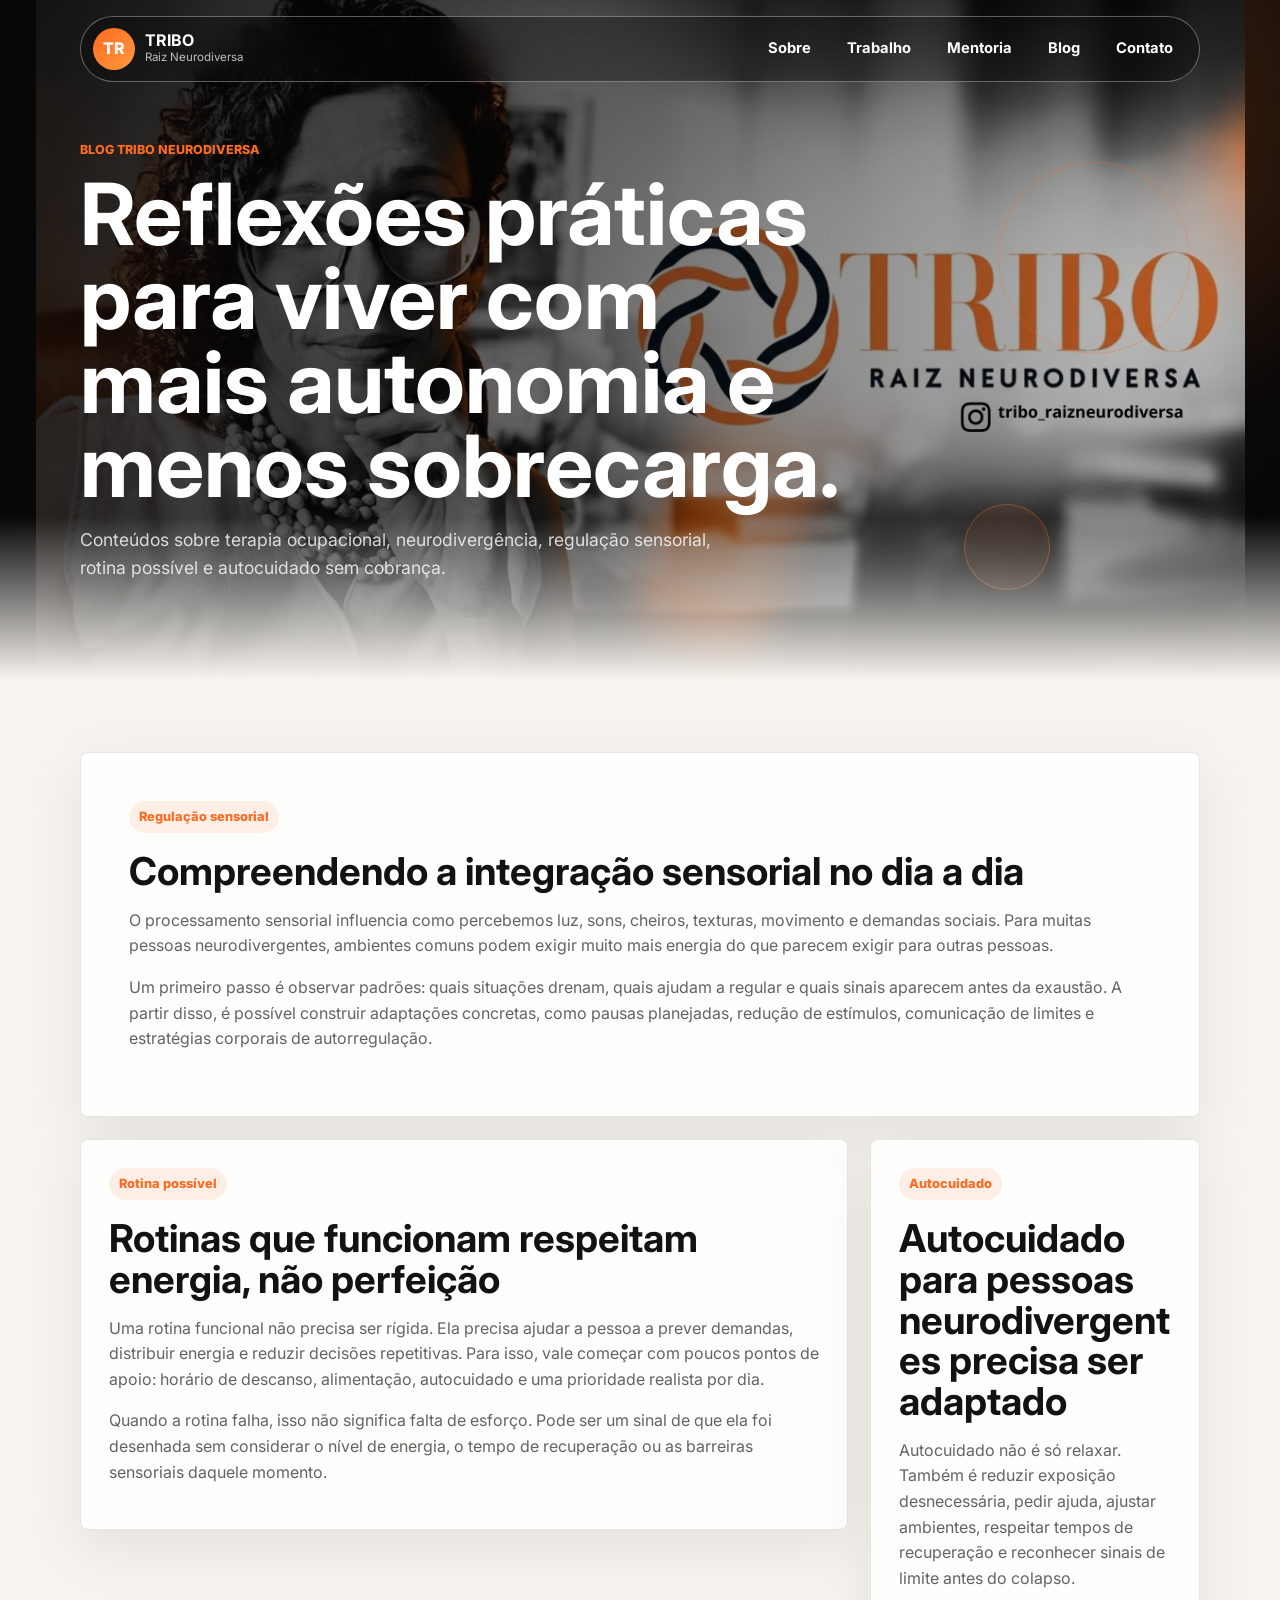
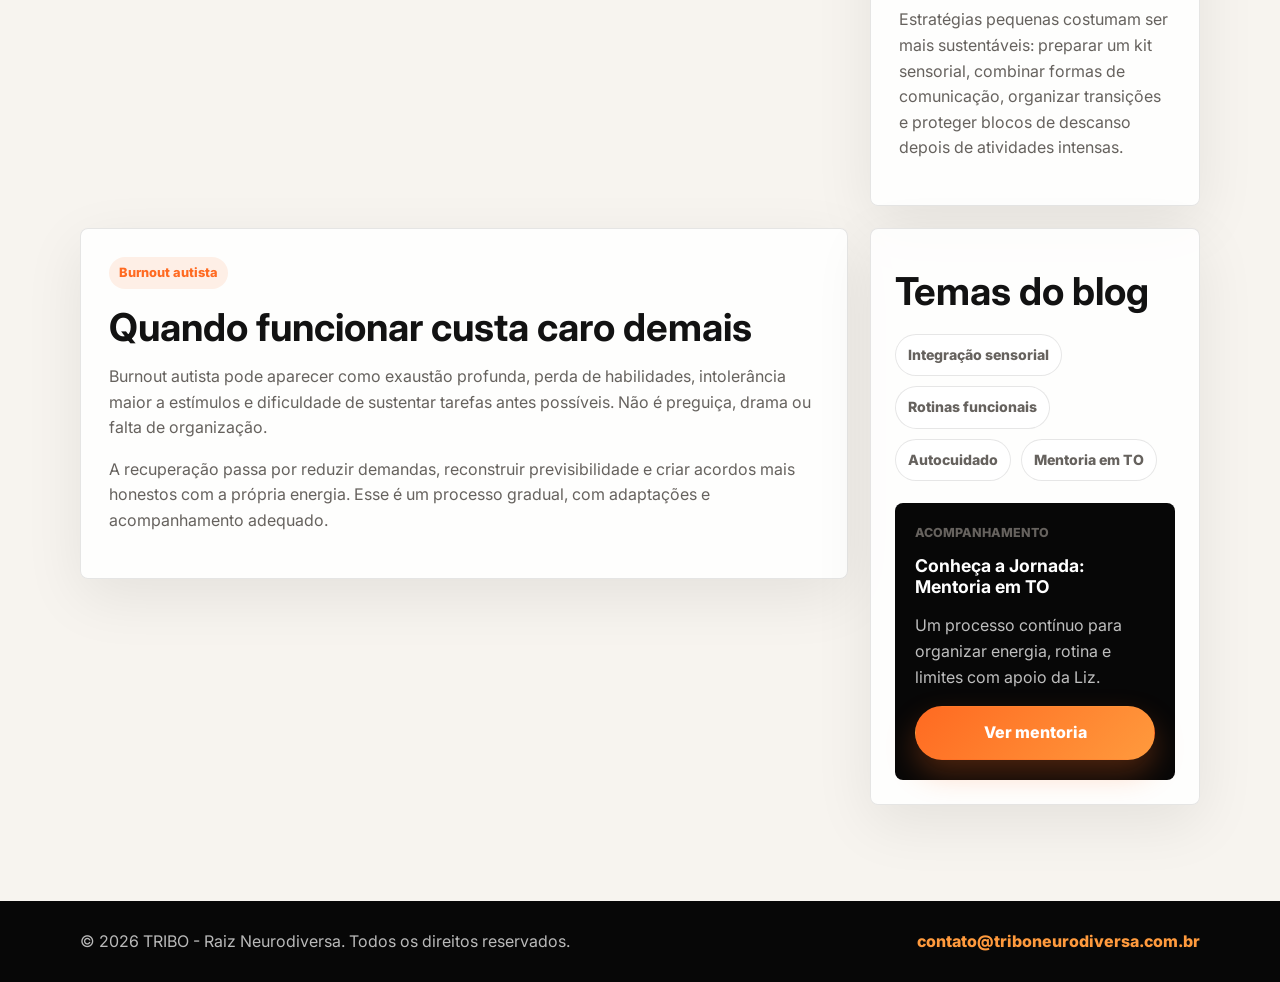
==== blog.html @ 5f209d68 "Add TRIBO portfolio site" ====
<!DOCTYPE html>
<html lang="pt-BR">
  <head>
    <meta charset="UTF-8" />
    <meta name="viewport" content="width=device-width, initial-scale=1.0" />
    <meta
      name="description"
      content="Blog TRIBO Raiz Neurodiversa com artigos sobre terapia ocupacional, neurodivergência, rotina, autocuidado e regulação sensorial."
    />
    <title>Blog | TRIBO Raiz Neurodiversa</title>
    <link rel="preconnect" href="https://fonts.googleapis.com" />
    <link rel="preconnect" href="https://fonts.gstatic.com" crossorigin />
    <link
      href="https://fonts.googleapis.com/css2?family=Inter:wght@400;500;600;700;800&display=swap"
      rel="stylesheet"
    />
    <link rel="stylesheet" href="styles.css" />
  </head>
  <body>
    <header class="site-header" data-header>
      <a class="brand" href="index.html#inicio" aria-label="TRIBO Raiz Neurodiversa">
        <span class="brand-mark">TR</span>
        <span>
          <strong>TRIBO</strong>
          <small>Raiz Neurodiversa</small>
        </span>
      </a>

      <button class="menu-toggle" type="button" aria-label="Abrir menu" aria-expanded="false" data-menu-toggle>
        <span></span>
        <span></span>
      </button>

      <nav class="main-nav" data-nav>
        <a href="index.html#sobre">Sobre</a>
        <a href="index.html#trabalho">Trabalho</a>
        <a href="index.html#mentoria">Mentoria</a>
        <a href="blog.html">Blog</a>
        <a href="index.html#contato">Contato</a>
      </nav>
    </header>

    <main>
      <section class="blog-hero">
        <div class="blog-hero-bg" aria-hidden="true"></div>
        <div class="blog-hero-content reveal">
          <p class="eyebrow">Blog TRIBO Neurodiversa</p>
          <h1>Reflexões práticas para viver com mais autonomia e menos sobrecarga.</h1>
          <p>
            Conteúdos sobre terapia ocupacional, neurodivergência, regulação sensorial,
            rotina possível e autocuidado sem cobrança.
          </p>
        </div>
      </section>

      <section class="section blog-page">
        <article class="featured-article reveal" id="integracao-sensorial">
          <span class="tag">Regulação sensorial</span>
          <h2>Compreendendo a integração sensorial no dia a dia</h2>
          <p>
            O processamento sensorial influencia como percebemos luz, sons, cheiros, texturas,
            movimento e demandas sociais. Para muitas pessoas neurodivergentes, ambientes comuns
            podem exigir muito mais energia do que parecem exigir para outras pessoas.
          </p>
          <p>
            Um primeiro passo é observar padrões: quais situações drenam, quais ajudam a regular
            e quais sinais aparecem antes da exaustão. A partir disso, é possível construir
            adaptações concretas, como pausas planejadas, redução de estímulos, comunicação de
            limites e estratégias corporais de autorregulação.
          </p>
        </article>

        <div class="blog-page-grid">
          <article class="article-card reveal" id="rotinas">
            <span class="tag">Rotina possível</span>
            <h2>Rotinas que funcionam respeitam energia, não perfeição</h2>
            <p>
              Uma rotina funcional não precisa ser rígida. Ela precisa ajudar a pessoa a prever
              demandas, distribuir energia e reduzir decisões repetitivas. Para isso, vale começar
              com poucos pontos de apoio: horário de descanso, alimentação, autocuidado e uma
              prioridade realista por dia.
            </p>
            <p>
              Quando a rotina falha, isso não significa falta de esforço. Pode ser um sinal de que
              ela foi desenhada sem considerar o nível de energia, o tempo de recuperação ou as
              barreiras sensoriais daquele momento.
            </p>
          </article>

          <article class="article-card reveal" id="autocuidado" style="--delay: 90ms">
            <span class="tag">Autocuidado</span>
            <h2>Autocuidado para pessoas neurodivergentes precisa ser adaptado</h2>
            <p>
              Autocuidado não é só relaxar. Também é reduzir exposição desnecessária, pedir ajuda,
              ajustar ambientes, respeitar tempos de recuperação e reconhecer sinais de limite
              antes do colapso.
            </p>
            <p>
              Estratégias pequenas costumam ser mais sustentáveis: preparar um kit sensorial,
              combinar formas de comunicação, organizar transições e proteger blocos de descanso
              depois de atividades intensas.
            </p>
          </article>

          <article class="article-card reveal" style="--delay: 180ms">
            <span class="tag">Burnout autista</span>
            <h2>Quando funcionar custa caro demais</h2>
            <p>
              Burnout autista pode aparecer como exaustão profunda, perda de habilidades,
              intolerância maior a estímulos e dificuldade de sustentar tarefas antes possíveis.
              Não é preguiça, drama ou falta de organização.
            </p>
            <p>
              A recuperação passa por reduzir demandas, reconstruir previsibilidade e criar
              acordos mais honestos com a própria energia. Esse é um processo gradual, com
              adaptações e acompanhamento adequado.
            </p>
          </article>

          <aside class="blog-sidebar reveal" style="--delay: 220ms">
            <h2>Temas do blog</h2>
            <div class="category-list">
              <a href="#integracao-sensorial">Integração sensorial</a>
              <a href="#rotinas">Rotinas funcionais</a>
              <a href="#autocuidado">Autocuidado</a>
              <a href="index.html#mentoria">Mentoria em TO</a>
            </div>
            <div class="sidebar-cta">
              <p class="eyebrow">Acompanhamento</p>
              <h3>Conheça a Jornada: Mentoria em TO</h3>
              <p>Um processo contínuo para organizar energia, rotina e limites com apoio da Liz.</p>
              <a class="btn primary" href="https://lp-jornada-mentoria-to-psi.vercel.app/" target="_blank" rel="noreferrer">
                Ver mentoria
              </a>
            </div>
          </aside>
        </div>
      </section>
    </main>

    <footer class="footer">
      <p>© 2026 TRIBO - Raiz Neurodiversa. Todos os direitos reservados.</p>
      <a href="mailto:contato@triboneurodiversa.com.br">contato@triboneurodiversa.com.br</a>
    </footer>

    <script src="script.js"></script>
  </body>
</html>
---- styles.css ----
:root {
  --black: #070707;
  --ink: #121212;
  --muted: #66625e;
  --line: rgba(18, 18, 18, 0.1);
  --paper: #f7f4ef;
  --white: #ffffff;
  --orange: #ff6a21;
  --orange-2: #ff9a3d;
  --shadow: 0 24px 70px rgba(7, 7, 7, 0.13);
  --radius: 8px;
  --container: min(1120px, calc(100% - 40px));
}

* {
  box-sizing: border-box;
}

html {
  scroll-behavior: smooth;
}

body {
  margin: 0;
  color: var(--ink);
  background: var(--paper);
  font-family: Inter, Arial, sans-serif;
  line-height: 1.6;
}

a {
  color: inherit;
  text-decoration: none;
}

button,
input,
select,
textarea {
  font: inherit;
}

.site-header {
  position: fixed;
  inset: 16px 0 auto;
  z-index: 30;
  width: var(--container);
  margin: 0 auto;
  display: flex;
  align-items: center;
  justify-content: space-between;
  padding: 10px 12px;
  border: 1px solid rgba(255, 255, 255, 0.34);
  border-radius: 999px;
  color: var(--white);
  background: rgba(7, 7, 7, 0.34);
  backdrop-filter: blur(18px);
  transition: background 0.25s ease, color 0.25s ease, box-shadow 0.25s ease;
}

.site-header.scrolled {
  color: var(--ink);
  background: rgba(255, 255, 255, 0.84);
  box-shadow: 0 14px 35px rgba(0, 0, 0, 0.08);
}

.brand {
  display: inline-flex;
  align-items: center;
  gap: 10px;
  min-width: 0;
}

.brand-mark {
  display: grid;
  place-items: center;
  width: 42px;
  height: 42px;
  border-radius: 50%;
  color: var(--white);
  background: linear-gradient(135deg, var(--orange), var(--orange-2));
  font-weight: 800;
}

.brand strong,
.brand small {
  display: block;
}

.brand strong {
  line-height: 1;
}

.brand small {
  color: currentColor;
  font-size: 0.72rem;
  opacity: 0.72;
}

.main-nav {
  display: flex;
  align-items: center;
  gap: 8px;
}

.main-nav a {
  padding: 10px 14px;
  border-radius: 999px;
  font-size: 0.92rem;
  font-weight: 700;
  transition: background 0.2s ease, transform 0.2s ease;
}

.main-nav a:hover {
  background: rgba(255, 106, 33, 0.15);
  transform: translateY(-1px);
}

.menu-toggle {
  display: none;
  width: 42px;
  height: 42px;
  border: 0;
  border-radius: 50%;
  color: inherit;
  background: rgba(255, 255, 255, 0.16);
}

.menu-toggle span {
  display: block;
  width: 18px;
  height: 2px;
  margin: 5px auto;
  background: currentColor;
}

.hero {
  position: relative;
  min-height: 86vh;
  display: grid;
  align-items: end;
  padding: 140px 0 70px;
  overflow: hidden;
  color: var(--white);
  background: var(--black);
}

.hero-bg {
  position: absolute;
  inset: 0;
  background:
    linear-gradient(90deg, rgba(7, 7, 7, 0.88) 0%, rgba(7, 7, 7, 0.56) 38%, rgba(7, 7, 7, 0.08) 100%),
    url("banner.png") center top / contain no-repeat,
    radial-gradient(circle at 90% 18%, rgba(255, 106, 33, 0.32), transparent 24%),
    linear-gradient(135deg, #050505 0%, #17110d 48%, #050505 100%);
  background-color: var(--black);
  transform: scale(1);
  animation: slowZoom 16s ease-in-out infinite alternate;
}

.hero-bg::before,
.hero-bg::after {
  content: "";
  position: absolute;
  border: 1px solid rgba(255, 106, 33, 0.32);
  border-radius: 50%;
  pointer-events: none;
}

.hero-bg::before {
  right: 6vw;
  top: 18vh;
  width: 230px;
  height: 230px;
}

.hero-bg::after {
  right: 13vw;
  bottom: 16vh;
  width: 110px;
  height: 110px;
  background: rgba(255, 106, 33, 0.08);
}

.hero::after {
  content: "";
  position: absolute;
  inset: auto 0 0;
  height: 30%;
  background: linear-gradient(0deg, var(--paper), rgba(247, 244, 239, 0));
}

.hero-content,
.hero-card {
  position: relative;
  z-index: 1;
  width: var(--container);
  margin: 0 auto;
}

.hero-content {
  max-width: 680px;
  margin-left: max(20px, calc((100% - 1120px) / 2));
}

.eyebrow {
  margin: 0 0 12px;
  color: var(--orange);
  font-size: 0.78rem;
  font-weight: 800;
  letter-spacing: 0;
  text-transform: uppercase;
}

h1,
h2,
h3,
p {
  overflow-wrap: break-word;
}

h1,
h2 {
  margin: 0;
  line-height: 0.98;
  letter-spacing: 0;
  hyphens: none;
}

h1 {
  max-width: 760px;
  font-size: clamp(2.8rem, 6.7vw, 5.85rem);
}

h2 {
  font-size: clamp(2.1rem, 4.8vw, 4.4rem);
}

h3 {
  margin: 0;
  font-size: 1.1rem;
  line-height: 1.2;
}

.hero-content > p:not(.eyebrow) {
  max-width: 620px;
  margin: 20px 0 0;
  color: rgba(255, 255, 255, 0.82);
  font-size: 1.08rem;
}

.hero-actions {
  display: flex;
  flex-wrap: wrap;
  gap: 12px;
  margin-top: 8px;
}

.hero-actions .btn {
  min-height: 44px;
  padding: 11px 18px;
  font-size: 0.92rem;
}

.btn {
  display: inline-flex;
  align-items: center;
  justify-content: center;
  min-height: 48px;
  padding: 13px 20px;
  border: 1px solid transparent;
  border-radius: 999px;
  cursor: pointer;
  font-weight: 800;
  transition: transform 0.2s ease, box-shadow 0.2s ease, background 0.2s ease;
}

.btn:hover {
  transform: translateY(-2px);
}

.btn.primary {
  color: var(--white);
  background: linear-gradient(135deg, var(--orange), var(--orange-2));
  box-shadow: 0 14px 30px rgba(255, 106, 33, 0.28);
}

.btn.ghost {
  color: var(--white);
  border-color: rgba(255, 255, 255, 0.32);
  background: rgba(255, 255, 255, 0.08);
}

.btn.light {
  color: var(--ink);
  border-color: var(--line);
  background: var(--white);
}

.hero-card {
  max-width: 720px;
  margin-top: 76px;
  margin-right: auto;
  margin-left: auto;
  display: grid;
  grid-template-columns: minmax(0, 1fr) minmax(220px, 0.72fr);
  gap: 24px;
  align-items: center;
  padding: 26px;
  border: 1px solid rgba(255, 255, 255, 0.28);
  border-radius: var(--radius);
  background: rgba(7, 7, 7, 0.46);
  backdrop-filter: blur(16px);
  box-shadow: var(--shadow);
}

.hero-card span {
  color: var(--orange-2);
  font-weight: 800;
}

.hero-card strong {
  display: block;
  margin: 4px 0 8px;
  font-size: 1.35rem;
}

.hero-card p {
  margin: 0;
  color: rgba(255, 255, 255, 0.76);
}

.hero-card ul {
  display: grid;
  gap: 10px;
  margin: 0;
  padding: 0;
  list-style: none;
}

.hero-card li {
  position: relative;
  padding-left: 18px;
  color: rgba(255, 255, 255, 0.82);
  font-size: 0.94rem;
  font-weight: 700;
}

.hero-card li::before {
  content: "";
  position: absolute;
  left: 0;
  top: 0.68em;
  width: 7px;
  height: 7px;
  border-radius: 50%;
  background: var(--orange);
}

.section {
  width: var(--container);
  margin: 0 auto;
  padding: 96px 0;
}

.section-heading {
  max-width: 840px;
  margin-bottom: 36px;
}

.intro-grid {
  display: grid;
  grid-template-columns: minmax(0, 0.86fr) minmax(320px, 1fr);
  gap: 42px;
  align-items: start;
}

.intro-copy {
  padding-top: 8px;
  color: var(--muted);
  font-size: 1.08rem;
}

.intro-copy p:first-child {
  margin-top: 0;
}

.principles,
.work-grid,
.ebook-grid {
  display: grid;
  gap: 18px;
}

.principles {
  grid-template-columns: repeat(3, minmax(0, 1fr));
}

.floating-card,
.service-card,
.ebook-card,
.post,
.contact-panel {
  border: 1px solid var(--line);
  border-radius: var(--radius);
  background: rgba(255, 255, 255, 0.78);
  box-shadow: 0 18px 60px rgba(7, 7, 7, 0.08);
}

.floating-card {
  min-height: 260px;
  padding: 22px;
  transition: transform 0.25s ease, box-shadow 0.25s ease;
}

.floating-card:nth-child(2) {
  transform: translateY(28px);
}

.floating-card:nth-child(3) {
  transform: translateY(56px);
}

.floating-card:hover,
.service-card:hover,
.ebook-card:hover {
  transform: translateY(-8px);
  box-shadow: 0 30px 80px rgba(7, 7, 7, 0.14);
}

.floating-card:nth-child(2):hover,
.floating-card:nth-child(3):hover {
  transform: translateY(18px);
}

.icon,
.tag {
  display: inline-flex;
  align-items: center;
  min-height: 32px;
  padding: 6px 10px;
  border-radius: 999px;
  color: var(--orange);
  background: rgba(255, 106, 33, 0.1);
  font-size: 0.8rem;
  font-weight: 800;
}

.floating-card h3,
.service-card h3,
.ebook-card h3 {
  margin-top: 24px;
}

.floating-card p,
.service-card p,
.ebook-card p,
.post p {
  color: var(--muted);
}

.work {
  width: 100%;
  padding-right: max(20px, calc((100% - 1120px) / 2));
  padding-left: max(20px, calc((100% - 1120px) / 2));
  background: var(--black);
  color: var(--white);
}

.work .section-heading {
  color: var(--white);
}

.work-grid {
  grid-template-columns: repeat(3, minmax(0, 1fr));
}

.service-card {
  min-height: 310px;
  padding: 28px;
  color: var(--white);
  background: linear-gradient(180deg, rgba(255, 255, 255, 0.1), rgba(255, 255, 255, 0.04));
  border-color: rgba(255, 255, 255, 0.12);
}

.service-card p {
  color: rgba(255, 255, 255, 0.68);
}

.service-icon {
  display: grid;
  place-items: center;
  width: 54px;
  height: 54px;
  border-radius: 50%;
  color: var(--white);
  background: linear-gradient(135deg, var(--orange), var(--orange-2));
}

.service-icon svg,
.socials svg {
  width: 24px;
  height: 24px;
  fill: currentColor;
}

.mentorship {
  width: 100%;
  padding-right: max(20px, calc((100% - 1120px) / 2));
  padding-left: max(20px, calc((100% - 1120px) / 2));
  background:
    radial-gradient(circle at 88% 10%, rgba(255, 106, 33, 0.18), transparent 28%),
    linear-gradient(180deg, var(--paper), #ffffff);
}

.mentorship-panel {
  display: grid;
  grid-template-columns: minmax(0, 0.95fr) minmax(320px, 1.05fr);
  gap: 42px;
  align-items: center;
  padding: clamp(24px, 5vw, 54px);
  border: 1px solid var(--line);
  border-radius: var(--radius);
  background:
    linear-gradient(135deg, rgba(255, 255, 255, 0.96), rgba(255, 255, 255, 0.74)),
    linear-gradient(135deg, rgba(255, 106, 33, 0.14), rgba(255, 154, 61, 0));
  box-shadow: var(--shadow);
}

.mentorship-copy p:not(.eyebrow) {
  max-width: 620px;
  color: var(--muted);
  font-size: 1.06rem;
}

.mentorship-copy h2 {
  font-size: clamp(2.15rem, 4.6vw, 4.25rem);
  line-height: 1;
}

.mentorship-actions {
  display: flex;
  flex-wrap: wrap;
  gap: 12px;
  margin-top: 28px;
}

.mentorship-card-stack {
  display: grid;
  gap: 16px;
}

.mentorship-card {
  display: grid;
  grid-template-columns: 54px 1fr;
  gap: 14px 18px;
  align-items: start;
  padding: 22px;
  border: 1px solid var(--line);
  border-radius: var(--radius);
  background: rgba(255, 255, 255, 0.88);
  box-shadow: 0 16px 42px rgba(7, 7, 7, 0.08);
  transition: transform 0.24s ease, box-shadow 0.24s ease;
}

.mentorship-card:nth-child(2) {
  transform: translateX(-18px);
}

.mentorship-card:hover {
  transform: translateY(-5px);
  box-shadow: 0 24px 60px rgba(7, 7, 7, 0.13);
}

.mentorship-card:nth-child(2):hover {
  transform: translateX(-18px) translateY(-5px);
}

.mentorship-card span {
  display: grid;
  place-items: center;
  width: 46px;
  height: 46px;
  border-radius: 50%;
  color: var(--white);
  background: linear-gradient(135deg, var(--orange), var(--orange-2));
  font-weight: 800;
}

.mentorship-card h3 {
  margin-top: 2px;
}

.mentorship-card p {
  grid-column: 2;
  margin: -8px 0 0;
  color: var(--muted);
}

.ebook-grid {
  grid-template-columns: repeat(3, minmax(0, 1fr));
}

.ebook-card {
  position: relative;
  min-height: 360px;
  padding: 28px;
  overflow: hidden;
}

.ebook-card::before {
  content: "";
  position: absolute;
  inset: auto -30px -60px auto;
  width: 150px;
  height: 150px;
  border-radius: 50%;
  background: linear-gradient(135deg, rgba(255, 106, 33, 0.24), rgba(255, 154, 61, 0));
}

.ebook-card a {
  position: absolute;
  inset: auto 28px 28px;
  color: var(--orange);
  font-weight: 800;
}

.blog {
  padding-top: 56px;
}

.blog-list {
  display: grid;
  gap: 14px;
}

.post {
  display: grid;
  grid-template-columns: 70px 1fr;
  gap: 22px;
  align-items: center;
  padding: 24px;
  transition: transform 0.22s ease, box-shadow 0.22s ease;
}

.post:hover {
  transform: translateY(-4px);
  box-shadow: 0 24px 64px rgba(7, 7, 7, 0.12);
}

.post span {
  color: var(--orange);
  font-size: 2.1rem;
  font-weight: 800;
}

.post p {
  margin-bottom: 0;
}

.blog-cta {
  margin-top: 24px;
}

.blog-hero {
  position: relative;
  min-height: 62vh;
  display: grid;
  align-items: end;
  padding: 140px max(20px, calc((100% - 1120px) / 2)) 80px;
  overflow: hidden;
  color: var(--white);
  background: var(--black);
}

.blog-hero-bg {
  position: absolute;
  inset: 0;
  background:
    linear-gradient(90deg, rgba(7, 7, 7, 0.88) 0%, rgba(7, 7, 7, 0.56) 48%, rgba(7, 7, 7, 0.22) 100%),
    url("banner.png") center top / contain no-repeat,
    radial-gradient(circle at 88% 20%, rgba(255, 106, 33, 0.28), transparent 24%),
    linear-gradient(135deg, #050505 0%, #17110d 48%, #050505 100%);
  background-color: var(--black);
  transform: scale(1);
}

.blog-hero-bg::before,
.blog-hero-bg::after {
  content: "";
  position: absolute;
  border: 1px solid rgba(255, 106, 33, 0.32);
  border-radius: 50%;
  pointer-events: none;
}

.blog-hero-bg::before {
  right: 7vw;
  top: 18vh;
  width: 190px;
  height: 190px;
}

.blog-hero-bg::after {
  right: 18vw;
  bottom: 10vh;
  width: 84px;
  height: 84px;
  background: rgba(255, 106, 33, 0.08);
}

.blog-hero::after {
  content: "";
  position: absolute;
  inset: auto 0 0;
  height: 24%;
  background: linear-gradient(0deg, var(--paper), rgba(247, 244, 239, 0));
}

.blog-hero-content {
  position: relative;
  z-index: 1;
  max-width: 860px;
}

.blog-hero-content p:not(.eyebrow) {
  max-width: 680px;
  color: rgba(255, 255, 255, 0.8);
  font-size: 1.1rem;
}

.blog-page {
  padding-top: 72px;
}

.featured-article,
.article-card,
.blog-sidebar {
  border: 1px solid var(--line);
  border-radius: var(--radius);
  background: rgba(255, 255, 255, 0.86);
  box-shadow: 0 18px 60px rgba(7, 7, 7, 0.08);
}

.featured-article {
  margin-bottom: 22px;
  padding: clamp(24px, 5vw, 48px);
}

.featured-article h2,
.article-card h2,
.blog-sidebar h2 {
  margin-top: 18px;
  font-size: clamp(1.75rem, 3vw, 3rem);
  line-height: 1.06;
}

.featured-article p,
.article-card p,
.blog-sidebar p {
  color: var(--muted);
}

.blog-page-grid {
  display: grid;
  grid-template-columns: minmax(0, 1fr) 330px;
  gap: 22px;
  align-items: start;
}

.article-card {
  padding: 28px;
}

.blog-sidebar {
  position: sticky;
  top: 104px;
  display: grid;
  gap: 22px;
  padding: 24px;
}

.category-list {
  display: flex;
  flex-wrap: wrap;
  gap: 10px;
}

.category-list a {
  padding: 9px 12px;
  border: 1px solid var(--line);
  border-radius: 999px;
  color: var(--muted);
  background: var(--white);
  font-size: 0.88rem;
  font-weight: 800;
  transition: color 0.2s ease, border-color 0.2s ease, transform 0.2s ease;
}

.category-list a:hover {
  color: var(--orange);
  border-color: rgba(255, 106, 33, 0.45);
  transform: translateY(-2px);
}

.sidebar-cta {
  padding: 20px;
  border-radius: var(--radius);
  color: var(--white);
  background: var(--black);
}

.sidebar-cta h3 {
  margin-top: 0;
}

.sidebar-cta p:not(.eyebrow) {
  color: rgba(255, 255, 255, 0.74);
}

.sidebar-cta .btn {
  width: 100%;
}

.contact {
  width: 100%;
  padding-right: max(20px, calc((100% - 1120px) / 2));
  padding-left: max(20px, calc((100% - 1120px) / 2));
}

.contact-panel {
  display: grid;
  grid-template-columns: minmax(0, 0.82fr) minmax(320px, 1fr);
  gap: 40px;
  padding: clamp(24px, 5vw, 54px);
  background:
    linear-gradient(135deg, rgba(255, 255, 255, 0.93), rgba(255, 255, 255, 0.72)),
    radial-gradient(circle at top right, rgba(255, 106, 33, 0.22), transparent 34%);
}

.contact-panel > div > p:not(.eyebrow) {
  color: var(--muted);
}

.contact-panel h2 {
  font-size: clamp(2rem, 4.2vw, 3.7rem);
  line-height: 1.04;
}

.socials {
  display: flex;
  gap: 12px;
  margin-top: 26px;
}

.socials a {
  display: grid;
  place-items: center;
  width: 48px;
  height: 48px;
  border: 1px solid var(--line);
  border-radius: 50%;
  color: var(--ink);
  background: var(--white);
  transition: transform 0.2s ease, color 0.2s ease;
}

.socials a:hover {
  color: var(--orange);
  transform: translateY(-3px);
}

.contact-form {
  display: grid;
  gap: 14px;
}

.contact-form label {
  display: grid;
  gap: 7px;
  color: var(--muted);
  font-size: 0.86rem;
  font-weight: 800;
}

.contact-form input,
.contact-form select,
.contact-form textarea {
  width: 100%;
  border: 1px solid var(--line);
  border-radius: var(--radius);
  padding: 14px 14px;
  color: var(--ink);
  background: rgba(255, 255, 255, 0.92);
  outline: 0;
  transition: border 0.2s ease, box-shadow 0.2s ease;
}

.contact-form input:focus,
.contact-form select:focus,
.contact-form textarea:focus {
  border-color: rgba(255, 106, 33, 0.55);
  box-shadow: 0 0 0 4px rgba(255, 106, 33, 0.12);
}

.contact-form textarea {
  resize: vertical;
}

.contact-form .btn {
  border: 0;
}

.form-note {
  min-height: 22px;
  margin: 0;
  color: var(--muted);
  font-size: 0.9rem;
}

.footer {
  display: flex;
  flex-wrap: wrap;
  gap: 12px 24px;
  align-items: center;
  justify-content: space-between;
  padding: 28px max(20px, calc((100% - 1120px) / 2));
  color: rgba(255, 255, 255, 0.72);
  background: var(--black);
}

.footer p {
  margin: 0;
}

.footer a {
  color: var(--orange-2);
  font-weight: 800;
}

.reveal {
  opacity: 0;
  transform: translateY(28px);
  transition: opacity 0.7s ease var(--delay, 0ms), transform 0.7s ease var(--delay, 0ms);
}

.reveal.visible {
  opacity: 1;
  transform: translateY(0);
}

@keyframes slowZoom {
  from {
    transform: scale(1);
  }

  to {
    transform: scale(1.015);
  }
}

@media (max-width: 900px) {
  :root {
    --container: min(100% - 28px, 1120px);
  }

  .menu-toggle {
    display: block;
  }

  .main-nav {
    position: absolute;
    top: calc(100% + 10px);
    right: 0;
    display: none;
    width: min(280px, 100%);
    padding: 10px;
    border: 1px solid var(--line);
    border-radius: var(--radius);
    color: var(--ink);
    background: rgba(255, 255, 255, 0.96);
    box-shadow: var(--shadow);
  }

  .main-nav.open {
    display: grid;
  }

  .main-nav a {
    border-radius: var(--radius);
  }

  .hero {
    min-height: 82vh;
  }

  .hero-bg {
    background:
      linear-gradient(180deg, rgba(7, 7, 7, 0.78) 0%, rgba(7, 7, 7, 0.58) 58%, rgba(7, 7, 7, 0.3) 100%),
      url("banner.png") center top / contain no-repeat,
      radial-gradient(circle at 86% 18%, rgba(255, 106, 33, 0.24), transparent 26%),
      linear-gradient(135deg, #050505 0%, #17110d 48%, #050505 100%);
    background-color: var(--black);
  }

  .hero-content {
    width: var(--container);
    margin: 0 auto;
  }

  .hero-card {
    width: var(--container);
    margin-right: auto;
    grid-template-columns: 1fr;
  }

  .intro-grid,
  .blog-page-grid,
  .contact-panel {
    grid-template-columns: 1fr;
  }

  .blog-sidebar {
    position: static;
  }

  .principles,
  .work-grid,
  .mentorship-panel,
  .ebook-grid {
    grid-template-columns: 1fr;
  }

  .mentorship-card:nth-child(2),
  .mentorship-card:nth-child(2):hover {
    transform: none;
  }

  .floating-card,
  .floating-card:nth-child(2),
  .floating-card:nth-child(3),
  .floating-card:nth-child(2):hover,
  .floating-card:nth-child(3):hover {
    min-height: auto;
    transform: none;
  }
}

@media (max-width: 560px) {
  .site-header {
    inset: 10px 0 auto;
    border-radius: 22px;
  }

  .brand small {
    display: none;
  }

  .hero {
    padding-top: 118px;
    padding-bottom: 98px;
  }

  h1 {
    font-size: 2.35rem;
  }

  h2 {
    font-size: 2rem;
  }

  .contact-panel h2 {
    font-size: clamp(1.9rem, 10vw, 2.65rem);
    line-height: 1.08;
  }

  .hero-actions,
  .mentorship-actions,
  .btn {
    width: 100%;
  }

  .hero-actions {
    gap: 10px;
    margin-top: 8px;
  }

  .mentorship-card {
    grid-template-columns: 1fr;
  }

  .mentorship-card p {
    grid-column: 1;
    margin-top: 0;
  }

  .post {
    grid-template-columns: 1fr;
    gap: 8px;
  }

  .blog-hero {
    min-height: 58vh;
    padding-top: 116px;
  }

  .contact-panel {
    padding: 22px;
  }
}

@media (prefers-reduced-motion: reduce) {
  *,
  *::before,
  *::after {
    scroll-behavior: auto !important;
    animation-duration: 0.01ms !important;
    animation-iteration-count: 1 !important;
    transition-duration: 0.01ms !important;
  }
}
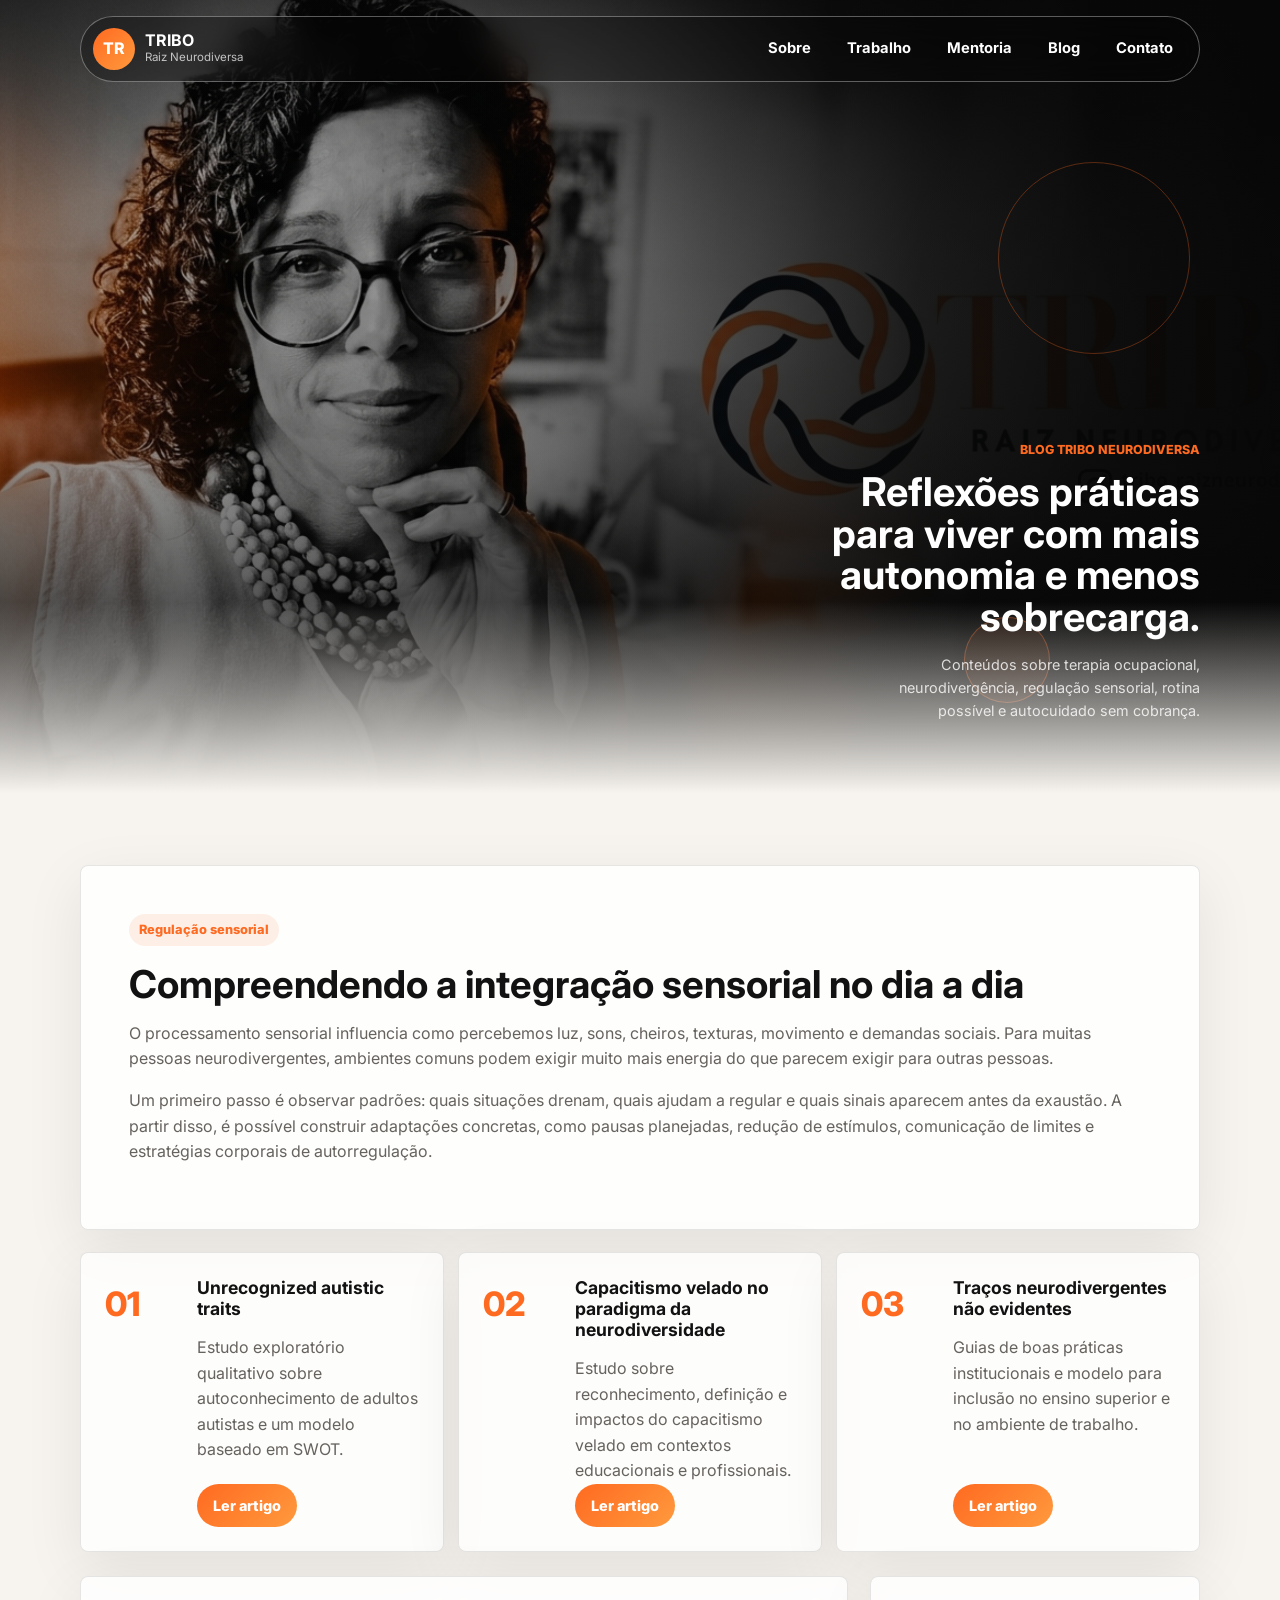
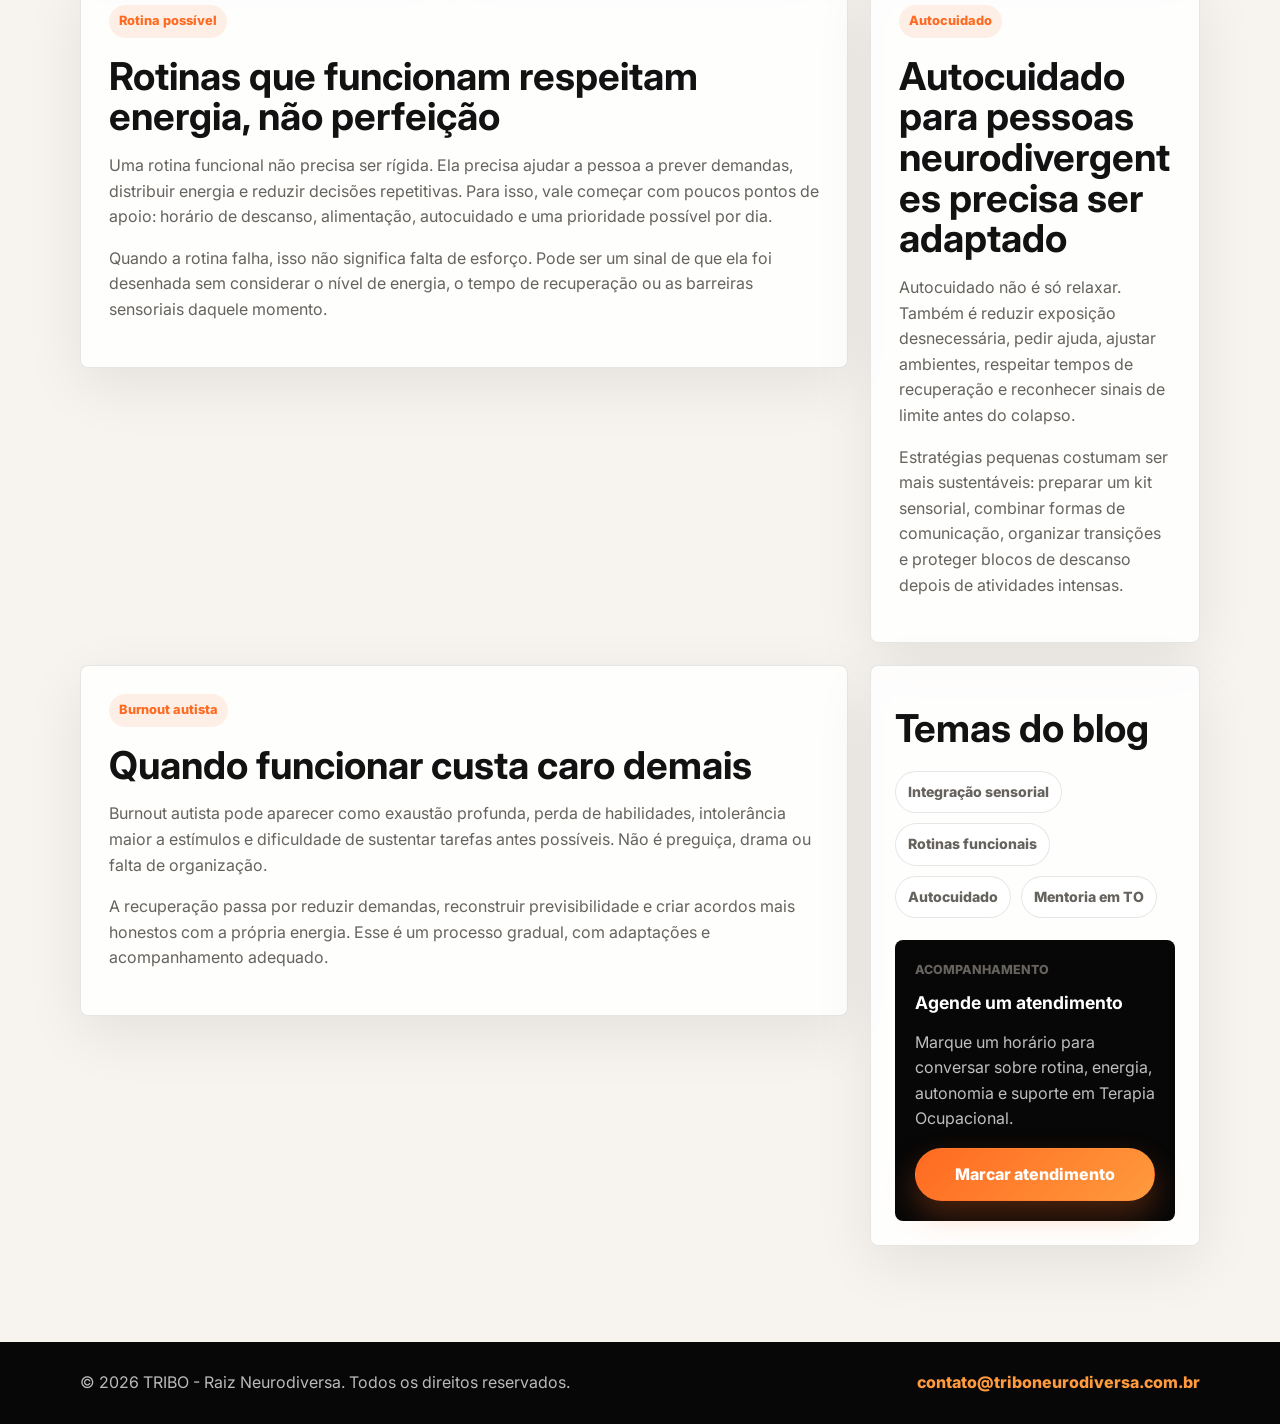
==== commit 0c68cc59: "Atualiza conteúdo e cards do site" ====
--- a/blog.html
+++ b/blog.html
@@ -70,6 +70,33 @@
           </p>
         </article>
 
+        <div class="blog-list article-links scientific-links">
+          <a class="post reveal" href="https://www.researchgate.net/publication/393886151_Unrecognized_autistic_traits_a_qualitative_exploratory_study_toward_a_SWOT-based_model_for_autistic_adult_self-awareness" target="_blank" rel="noreferrer">
+            <span>01</span>
+            <div>
+              <h3>Unrecognized autistic traits</h3>
+              <p>Estudo exploratório qualitativo sobre autoconhecimento de adultos autistas e um modelo baseado em SWOT.</p>
+              <span class="read-link">Ler artigo</span>
+            </div>
+          </a>
+          <a class="post reveal" href="https://preprints.scielo.org/index.php/scielo/preprint/view/12114" target="_blank" rel="noreferrer">
+            <span>02</span>
+            <div>
+              <h3>Capacitismo velado no paradigma da neurodiversidade</h3>
+              <p>Estudo sobre reconhecimento, definição e impactos do capacitismo velado em contextos educacionais e profissionais.</p>
+              <span class="read-link">Ler artigo</span>
+            </div>
+          </a>
+          <a class="post reveal" href="https://preprints.scielo.org/index.php/scielo/preprint/view/12091" target="_blank" rel="noreferrer">
+            <span>03</span>
+            <div>
+              <h3>Traços neurodivergentes não evidentes</h3>
+              <p>Guias de boas práticas institucionais e modelo para inclusão no ensino superior e no ambiente de trabalho.</p>
+              <span class="read-link">Ler artigo</span>
+            </div>
+          </a>
+        </div>
+
         <div class="blog-page-grid">
           <article class="article-card reveal" id="rotinas">
             <span class="tag">Rotina possível</span>
@@ -78,7 +105,7 @@
               Uma rotina funcional não precisa ser rígida. Ela precisa ajudar a pessoa a prever
               demandas, distribuir energia e reduzir decisões repetitivas. Para isso, vale começar
               com poucos pontos de apoio: horário de descanso, alimentação, autocuidado e uma
-              prioridade realista por dia.
+              prioridade possível por dia.
             </p>
             <p>
               Quando a rotina falha, isso não significa falta de esforço. Pode ser um sinal de que
@@ -127,10 +154,10 @@
             </div>
             <div class="sidebar-cta">
               <p class="eyebrow">Acompanhamento</p>
-              <h3>Conheça a Jornada: Mentoria em TO</h3>
-              <p>Um processo contínuo para organizar energia, rotina e limites com apoio da Liz.</p>
-              <a class="btn primary" href="https://lp-jornada-mentoria-to-psi.vercel.app/" target="_blank" rel="noreferrer">
-                Ver mentoria
+              <h3>Agende um atendimento</h3>
+              <p>Marque um horário para conversar sobre rotina, energia, autonomia e suporte em Terapia Ocupacional.</p>
+              <a class="btn primary" href="https://calendar.app.google/g72W9HjMRA5YWgrL8" target="_blank" rel="noreferrer">
+                Marcar atendimento
               </a>
             </div>
           </aside>
--- a/styles.css
+++ b/styles.css
@@ -149,8 +149,10 @@
   position: absolute;
   inset: 0;
   background:
-    linear-gradient(90deg, rgba(7, 7, 7, 0.88) 0%, rgba(7, 7, 7, 0.56) 38%, rgba(7, 7, 7, 0.08) 100%),
-    url("banner.png") center top / contain no-repeat,
+    radial-gradient(circle at 74% 48%, rgba(255, 106, 33, 0.22), transparent 20%),
+    linear-gradient(90deg, rgba(7, 7, 7, 0.96) 0%, rgba(7, 7, 7, 0.78) 42%, rgba(7, 7, 7, 0.58) 68%, rgba(7, 7, 7, 0.92) 100%),
+    linear-gradient(180deg, rgba(7, 7, 7, 0.22), rgba(7, 7, 7, 0.88)),
+    url("image.webp") 78% center / cover no-repeat,
     radial-gradient(circle at 90% 18%, rgba(255, 106, 33, 0.32), transparent 24%),
     linear-gradient(135deg, #050505 0%, #17110d 48%, #050505 100%);
   background-color: var(--black);
@@ -260,6 +262,54 @@
   min-height: 44px;
   padding: 11px 18px;
   font-size: 0.92rem;
+}
+
+.hero-socials {
+  display: grid;
+  gap: 10px;
+  max-width: 560px;
+  margin-top: 26px;
+}
+
+.hero-socials span {
+  color: rgba(255, 255, 255, 0.72);
+  font-size: 0.82rem;
+  font-weight: 800;
+  text-transform: uppercase;
+}
+
+.hero-socials div {
+  display: flex;
+  flex-wrap: wrap;
+  gap: 10px;
+}
+
+.hero-socials a {
+  display: inline-flex;
+  align-items: center;
+  gap: 8px;
+  min-height: 38px;
+  padding: 8px 13px;
+  border: 1px solid rgba(255, 255, 255, 0.2);
+  border-radius: 999px;
+  color: var(--white);
+  background: rgba(255, 255, 255, 0.1);
+  font-size: 0.88rem;
+  font-weight: 800;
+  transition: transform 0.2s ease, border-color 0.2s ease, background 0.2s ease;
+}
+
+.hero-socials svg {
+  width: 18px;
+  height: 18px;
+  fill: currentColor;
+  flex: 0 0 auto;
+}
+
+.hero-socials a:hover {
+  border-color: rgba(255, 154, 61, 0.74);
+  background: rgba(255, 106, 33, 0.18);
+  transform: translateY(-2px);
 }
 
 .btn {
@@ -298,12 +348,12 @@
 }
 
 .hero-card {
-  max-width: 720px;
+  max-width: 920px;
   margin-top: 76px;
   margin-right: auto;
   margin-left: auto;
   display: grid;
-  grid-template-columns: minmax(0, 1fr) minmax(220px, 0.72fr);
+  grid-template-columns: 150px minmax(0, 1fr) minmax(220px, 0.72fr);
   gap: 24px;
   align-items: center;
   padding: 26px;
@@ -312,6 +362,24 @@
   background: rgba(7, 7, 7, 0.46);
   backdrop-filter: blur(16px);
   box-shadow: var(--shadow);
+}
+
+.hero-profile-image {
+  height: 150px;
+  margin: 0;
+  overflow: hidden;
+  border: 1px solid rgba(255, 255, 255, 0.26);
+  border-radius: var(--radius);
+  background: rgba(255, 255, 255, 0.08);
+}
+
+.hero-profile-image img {
+  display: block;
+  width: 100%;
+  height: 100%;
+  object-fit: cover;
+  object-position: 10% 42%;
+  transform: scale(2.25);
 }
 
 .hero-card span {
@@ -370,9 +438,15 @@
 
 .intro-grid {
   display: grid;
-  grid-template-columns: minmax(0, 0.86fr) minmax(320px, 1fr);
+  gap: 30px;
+  align-items: start;
+}
+
+.intro-story {
+  display: grid;
+  grid-template-columns: minmax(0, 0.82fr) minmax(320px, 1fr);
   gap: 42px;
-  align-items: start;
+  align-items: stretch;
 }
 
 .intro-copy {
@@ -383,6 +457,24 @@
 
 .intro-copy p:first-child {
   margin-top: 0;
+}
+
+.intro-media {
+  position: relative;
+  min-height: 320px;
+  margin: 0;
+  overflow: hidden;
+  border: 1px solid var(--line);
+  border-radius: var(--radius);
+  background: var(--white);
+  box-shadow: 0 18px 60px rgba(7, 7, 7, 0.08);
+}
+
+.intro-media img {
+  display: block;
+  width: 100%;
+  height: 100%;
+  object-fit: cover;
 }
 
 .principles,
@@ -410,7 +502,27 @@
 .floating-card {
   min-height: 260px;
   padding: 22px;
+  overflow: hidden;
   transition: transform 0.25s ease, box-shadow 0.25s ease;
+}
+
+.floating-card::after {
+  content: "";
+  display: block;
+  width: 100%;
+  height: 92px;
+  margin-top: 20px;
+  border-radius: var(--radius);
+  background: url("image (3).webp") center / cover no-repeat;
+  opacity: 0.72;
+}
+
+.floating-card:nth-child(2)::after {
+  background-image: url("image (2).webp");
+}
+
+.floating-card:nth-child(3)::after {
+  background-image: url("tumisu-mental-health-2313430.jpg");
 }
 
 .floating-card:nth-child(2) {
@@ -455,8 +567,75 @@
 .floating-card p,
 .service-card p,
 .ebook-card p,
-.post p {
+.post p,
+.profile-list p {
   color: var(--muted);
+}
+
+.profile {
+  padding-top: 28px;
+}
+
+.profile-panel {
+  display: grid;
+  grid-template-columns: minmax(320px, 0.82fr) minmax(0, 1fr);
+  gap: 42px;
+  align-items: stretch;
+  padding: clamp(24px, 5vw, 52px);
+  border: 1px solid var(--line);
+  border-radius: var(--radius);
+  background:
+    linear-gradient(135deg, rgba(255, 255, 255, 0.92), rgba(255, 255, 255, 0.76)),
+    radial-gradient(circle at 12% 10%, rgba(255, 106, 33, 0.2), transparent 30%);
+  box-shadow: var(--shadow);
+}
+
+.profile-media {
+  min-height: 520px;
+  margin: 0;
+  overflow: hidden;
+  border-radius: var(--radius);
+  background: var(--black);
+}
+
+.profile-media img {
+  display: block;
+  width: 100%;
+  height: 100%;
+  object-fit: cover;
+  object-position: 18% center;
+}
+
+.profile-copy h2 {
+  font-size: clamp(2.1rem, 4vw, 3.65rem);
+}
+
+.profile-lead {
+  color: var(--muted);
+  font-size: 1.08rem;
+  font-weight: 700;
+}
+
+.profile-list {
+  display: grid;
+  gap: 14px;
+  margin-top: 28px;
+}
+
+.profile-list article {
+  padding: 18px;
+  border: 1px solid var(--line);
+  border-radius: var(--radius);
+  background: rgba(255, 255, 255, 0.74);
+}
+
+.profile-list h3 {
+  font-size: 1rem;
+}
+
+.profile-list p {
+  margin-bottom: 0;
+  font-size: 0.94rem;
 }
 
 .work {
@@ -476,7 +655,8 @@
 }
 
 .service-card {
-  min-height: 310px;
+  position: relative;
+  min-height: 360px;
   padding: 28px;
   color: var(--white);
   background: linear-gradient(180deg, rgba(255, 255, 255, 0.1), rgba(255, 255, 255, 0.04));
@@ -485,6 +665,15 @@
 
 .service-card p {
   color: rgba(255, 255, 255, 0.68);
+}
+
+.service-card .card-link {
+  position: absolute;
+  right: 28px;
+  bottom: 26px;
+  left: 28px;
+  color: var(--orange-2);
+  font-weight: 800;
 }
 
 .service-icon {
@@ -514,6 +703,7 @@
 }
 
 .mentorship-panel {
+  position: relative;
   display: grid;
   grid-template-columns: minmax(0, 0.95fr) minmax(320px, 1.05fr);
   gap: 42px;
@@ -525,6 +715,24 @@
     linear-gradient(135deg, rgba(255, 255, 255, 0.96), rgba(255, 255, 255, 0.74)),
     linear-gradient(135deg, rgba(255, 106, 33, 0.14), rgba(255, 154, 61, 0));
   box-shadow: var(--shadow);
+  overflow: hidden;
+}
+
+.mentorship-panel::before {
+  content: "";
+  position: absolute;
+  inset: auto auto 0 0;
+  width: min(270px, 30vw);
+  aspect-ratio: 1;
+  background: url("image (1).webp") left bottom / contain no-repeat;
+  opacity: 0.14;
+  pointer-events: none;
+}
+
+.mentorship-copy,
+.mentorship-card-stack {
+  position: relative;
+  z-index: 1;
 }
 
 .mentorship-copy p:not(.eyebrow) {
@@ -534,7 +742,7 @@
 }
 
 .mentorship-copy h2 {
-  font-size: clamp(2.15rem, 4.6vw, 4.25rem);
+  font-size: clamp(2rem, 3.8vw, 3.55rem);
   line-height: 1;
 }
 
@@ -597,13 +805,51 @@
   color: var(--muted);
 }
 
+.video-section {
+  padding-top: 58px;
+}
+
+.video-panel {
+  display: grid;
+  grid-template-columns: minmax(280px, 0.78fr) minmax(0, 1.22fr);
+  gap: 28px;
+  align-items: center;
+  padding: clamp(22px, 4vw, 42px);
+  border: 1px solid var(--line);
+  border-radius: var(--radius);
+  background: rgba(255, 255, 255, 0.86);
+  box-shadow: var(--shadow);
+}
+
+.video-copy p {
+  color: var(--muted);
+}
+
+.video-frame {
+  position: relative;
+  overflow: hidden;
+  border-radius: var(--radius);
+  background: var(--black);
+  aspect-ratio: 16 / 9;
+}
+
+.video-frame iframe {
+  position: absolute;
+  inset: 0;
+  width: 100%;
+  height: 100%;
+  border: 0;
+}
+
 .ebook-grid {
   grid-template-columns: repeat(3, minmax(0, 1fr));
 }
 
 .ebook-card {
   position: relative;
-  min-height: 360px;
+  display: flex;
+  flex-direction: column;
+  min-height: 470px;
   padding: 28px;
   overflow: hidden;
 }
@@ -619,10 +865,67 @@
 }
 
 .ebook-card a {
-  position: absolute;
-  inset: auto 28px 28px;
+  display: inline-flex;
+  align-items: center;
+  justify-content: center;
+  align-self: flex-start;
+  min-height: 42px;
+  margin-top: auto;
+  padding: 10px 16px;
+  border-radius: 999px;
   color: var(--orange);
+  background: rgba(255, 106, 33, 0.1);
   font-weight: 800;
+}
+
+.ebook-cover {
+  position: relative;
+  z-index: 1;
+  height: 178px;
+  margin: 0 0 20px;
+  overflow: hidden;
+  border-radius: var(--radius);
+  background: #ffffff;
+}
+
+.ebook-cover img {
+  display: block;
+  width: 100%;
+  height: 100%;
+  object-fit: contain;
+  object-position: center;
+}
+
+.ebook-card .tag,
+.ebook-card h3,
+.ebook-card p,
+.ebook-card a {
+  position: relative;
+  z-index: 1;
+}
+
+.article-links {
+  grid-template-columns: repeat(3, minmax(0, 1fr));
+}
+
+.article-links .post {
+  min-height: 300px;
+  align-items: start;
+}
+
+.article-links .post > div {
+  display: flex;
+  flex-direction: column;
+  min-height: 100%;
+}
+
+.article-links .read-link {
+  align-self: flex-start;
+  margin-top: auto;
+}
+
+.scientific-links {
+  margin-bottom: 24px;
 }
 
 .blog {
@@ -648,7 +951,7 @@
   box-shadow: 0 24px 64px rgba(7, 7, 7, 0.12);
 }
 
-.post span {
+.post > span {
   color: var(--orange);
   font-size: 2.1rem;
   font-weight: 800;
@@ -658,16 +961,31 @@
   margin-bottom: 0;
 }
 
+.read-link {
+  display: inline-flex;
+  align-items: center;
+  justify-content: center;
+  min-height: 42px;
+  margin-top: 20px;
+  padding: 10px 16px;
+  border-radius: 999px;
+  color: var(--white);
+  background: linear-gradient(135deg, var(--orange), var(--orange-2));
+  font-size: 0.9rem;
+  font-weight: 800;
+}
+
 .blog-cta {
   margin-top: 24px;
 }
 
 .blog-hero {
   position: relative;
-  min-height: 62vh;
+  min-height: 68vh;
   display: grid;
   align-items: end;
-  padding: 140px max(20px, calc((100% - 1120px) / 2)) 80px;
+  justify-items: end;
+  padding: 180px max(20px, calc((100% - 1120px) / 2)) 56px;
   overflow: hidden;
   color: var(--white);
   background: var(--black);
@@ -677,8 +995,10 @@
   position: absolute;
   inset: 0;
   background:
-    linear-gradient(90deg, rgba(7, 7, 7, 0.88) 0%, rgba(7, 7, 7, 0.56) 48%, rgba(7, 7, 7, 0.22) 100%),
-    url("banner.png") center top / contain no-repeat,
+    radial-gradient(ellipse at 24% 42%, rgba(7, 7, 7, 0.04) 0%, rgba(7, 7, 7, 0.08) 26%, rgba(7, 7, 7, 0.72) 62%, rgba(7, 7, 7, 0.96) 100%),
+    linear-gradient(90deg, rgba(7, 7, 7, 0.08) 0%, rgba(7, 7, 7, 0.22) 34%, rgba(7, 7, 7, 0.82) 72%, rgba(7, 7, 7, 0.96) 100%),
+    linear-gradient(180deg, rgba(7, 7, 7, 0.08) 0%, rgba(7, 7, 7, 0.48) 100%),
+    url("banner.png") left top / auto 100% no-repeat,
     radial-gradient(circle at 88% 20%, rgba(255, 106, 33, 0.28), transparent 24%),
     linear-gradient(135deg, #050505 0%, #17110d 48%, #050505 100%);
   background-color: var(--black);
@@ -720,13 +1040,21 @@
 .blog-hero-content {
   position: relative;
   z-index: 1;
-  max-width: 860px;
+  max-width: 390px;
+  margin-top: 260px;
+  text-align: right;
+}
+
+.blog-hero-content h1 {
+  font-size: clamp(1.8rem, 3.1vw, 3rem);
+  line-height: 1.05;
 }
 
 .blog-hero-content p:not(.eyebrow) {
-  max-width: 680px;
+  max-width: 360px;
+  margin-left: auto;
   color: rgba(255, 255, 255, 0.8);
-  font-size: 1.1rem;
+  font-size: 0.9rem;
 }
 
 .blog-page {
@@ -836,6 +1164,10 @@
   background:
     linear-gradient(135deg, rgba(255, 255, 255, 0.93), rgba(255, 255, 255, 0.72)),
     radial-gradient(circle at top right, rgba(255, 106, 33, 0.22), transparent 34%);
+}
+
+.contact-schedule {
+  margin: 18px 0 24px;
 }
 
 .contact-panel > div > p:not(.eyebrow) {
@@ -909,6 +1241,12 @@
 
 .contact-form .btn {
   border: 0;
+}
+
+.contact-form .btn:disabled {
+  cursor: wait;
+  opacity: 0.72;
+  transform: none;
 }
 
 .form-note {
@@ -996,8 +1334,10 @@
 
   .hero-bg {
     background:
-      linear-gradient(180deg, rgba(7, 7, 7, 0.78) 0%, rgba(7, 7, 7, 0.58) 58%, rgba(7, 7, 7, 0.3) 100%),
-      url("banner.png") center top / contain no-repeat,
+      radial-gradient(circle at 58% 30%, rgba(255, 106, 33, 0.2), transparent 22%),
+      linear-gradient(180deg, rgba(7, 7, 7, 0.86) 0%, rgba(7, 7, 7, 0.62) 44%, rgba(7, 7, 7, 0.88) 100%),
+      linear-gradient(90deg, rgba(7, 7, 7, 0.9), rgba(7, 7, 7, 0.35), rgba(7, 7, 7, 0.86)),
+      url("image.webp") center 24% / cover no-repeat,
       radial-gradient(circle at 86% 18%, rgba(255, 106, 33, 0.24), transparent 26%),
       linear-gradient(135deg, #050505 0%, #17110d 48%, #050505 100%);
     background-color: var(--black);
@@ -1014,7 +1354,18 @@
     grid-template-columns: 1fr;
   }
 
+  .hero-profile-image {
+    height: 220px;
+  }
+
+  .hero-profile-image img {
+    object-position: 8% 42%;
+    transform: scale(1.7);
+  }
+
   .intro-grid,
+  .intro-story,
+  .profile-panel,
   .blog-page-grid,
   .contact-panel {
     grid-template-columns: 1fr;
@@ -1024,10 +1375,21 @@
     position: static;
   }
 
+  .blog-hero-content {
+    max-width: min(360px, 56vw);
+    margin-top: 210px;
+  }
+
+  .blog-hero-content h1 {
+    font-size: clamp(1.65rem, 4.8vw, 2.55rem);
+  }
+
   .principles,
   .work-grid,
   .mentorship-panel,
-  .ebook-grid {
+  .ebook-grid,
+  .article-links,
+  .video-panel {
     grid-template-columns: 1fr;
   }
 
@@ -1044,6 +1406,10 @@
     min-height: auto;
     transform: none;
   }
+
+  .profile-media {
+    min-height: 340px;
+  }
 }
 
 @media (max-width: 560px) {
@@ -1100,8 +1466,32 @@
   }
 
   .blog-hero {
-    min-height: 58vh;
-    padding-top: 116px;
+    min-height: 66vh;
+    padding-top: 150px;
+    padding-bottom: 42px;
+  }
+
+  .blog-hero-bg {
+    background:
+      radial-gradient(ellipse at 18% 36%, rgba(7, 7, 7, 0.04) 0%, rgba(7, 7, 7, 0.18) 34%, rgba(7, 7, 7, 0.88) 86%),
+      linear-gradient(90deg, rgba(7, 7, 7, 0.18) 0%, rgba(7, 7, 7, 0.54) 54%, rgba(7, 7, 7, 0.94) 100%),
+      linear-gradient(180deg, rgba(7, 7, 7, 0.06) 0%, rgba(7, 7, 7, 0.55) 100%),
+      url("banner.png") 26% top / auto 100% no-repeat,
+      radial-gradient(circle at 88% 20%, rgba(255, 106, 33, 0.28), transparent 24%),
+      linear-gradient(135deg, #050505 0%, #17110d 48%, #050505 100%);
+  }
+
+  .blog-hero-content {
+    max-width: 48vw;
+    margin-top: 180px;
+  }
+
+  .blog-hero-content h1 {
+    font-size: clamp(1.25rem, 6.5vw, 1.9rem);
+  }
+
+  .blog-hero-content p:not(.eyebrow) {
+    font-size: 0.88rem;
   }
 
   .contact-panel {
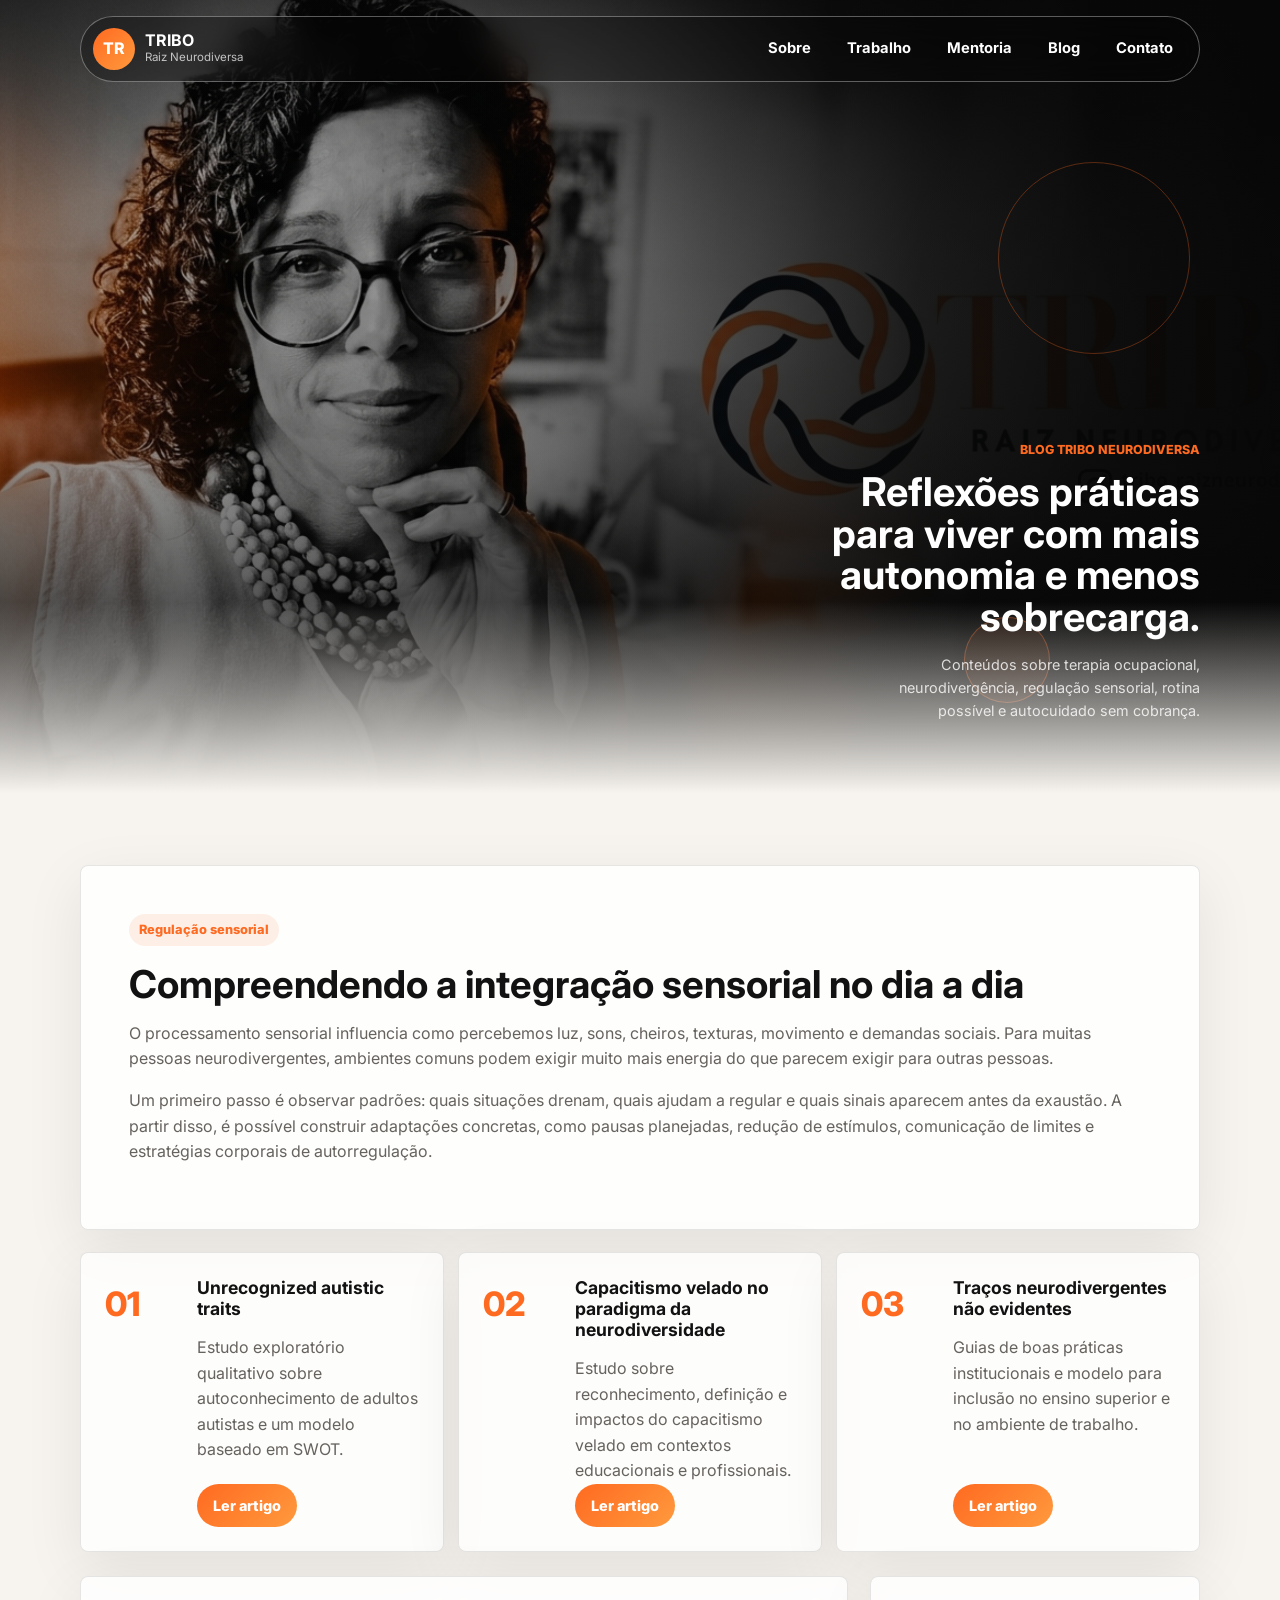
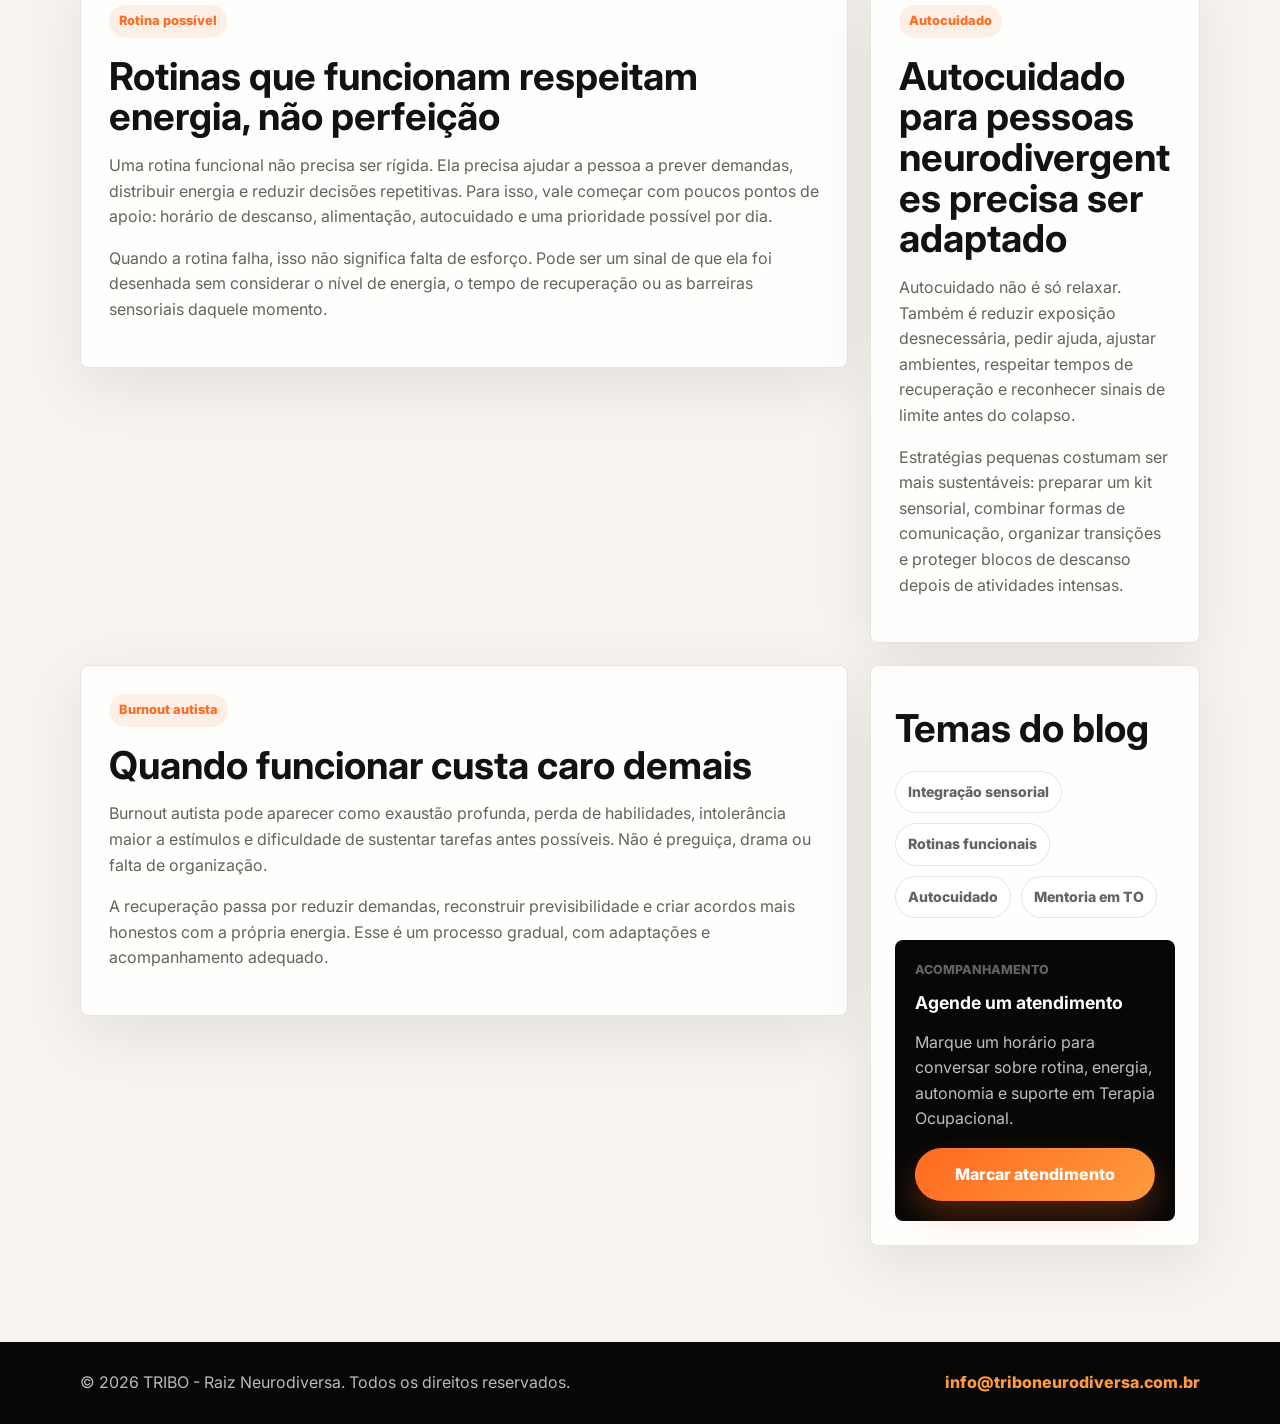
==== commit 59fb8800: "Atualiza email de contato" ====
--- a/blog.html
+++ b/blog.html
@@ -167,7 +167,7 @@
 
     <footer class="footer">
       <p>© 2026 TRIBO - Raiz Neurodiversa. Todos os direitos reservados.</p>
-      <a href="mailto:contato@triboneurodiversa.com.br">contato@triboneurodiversa.com.br</a>
+      <a href="mailto:info@triboneurodiversa.com.br">info@triboneurodiversa.com.br</a>
     </footer>
 
     <script src="script.js"></script>
